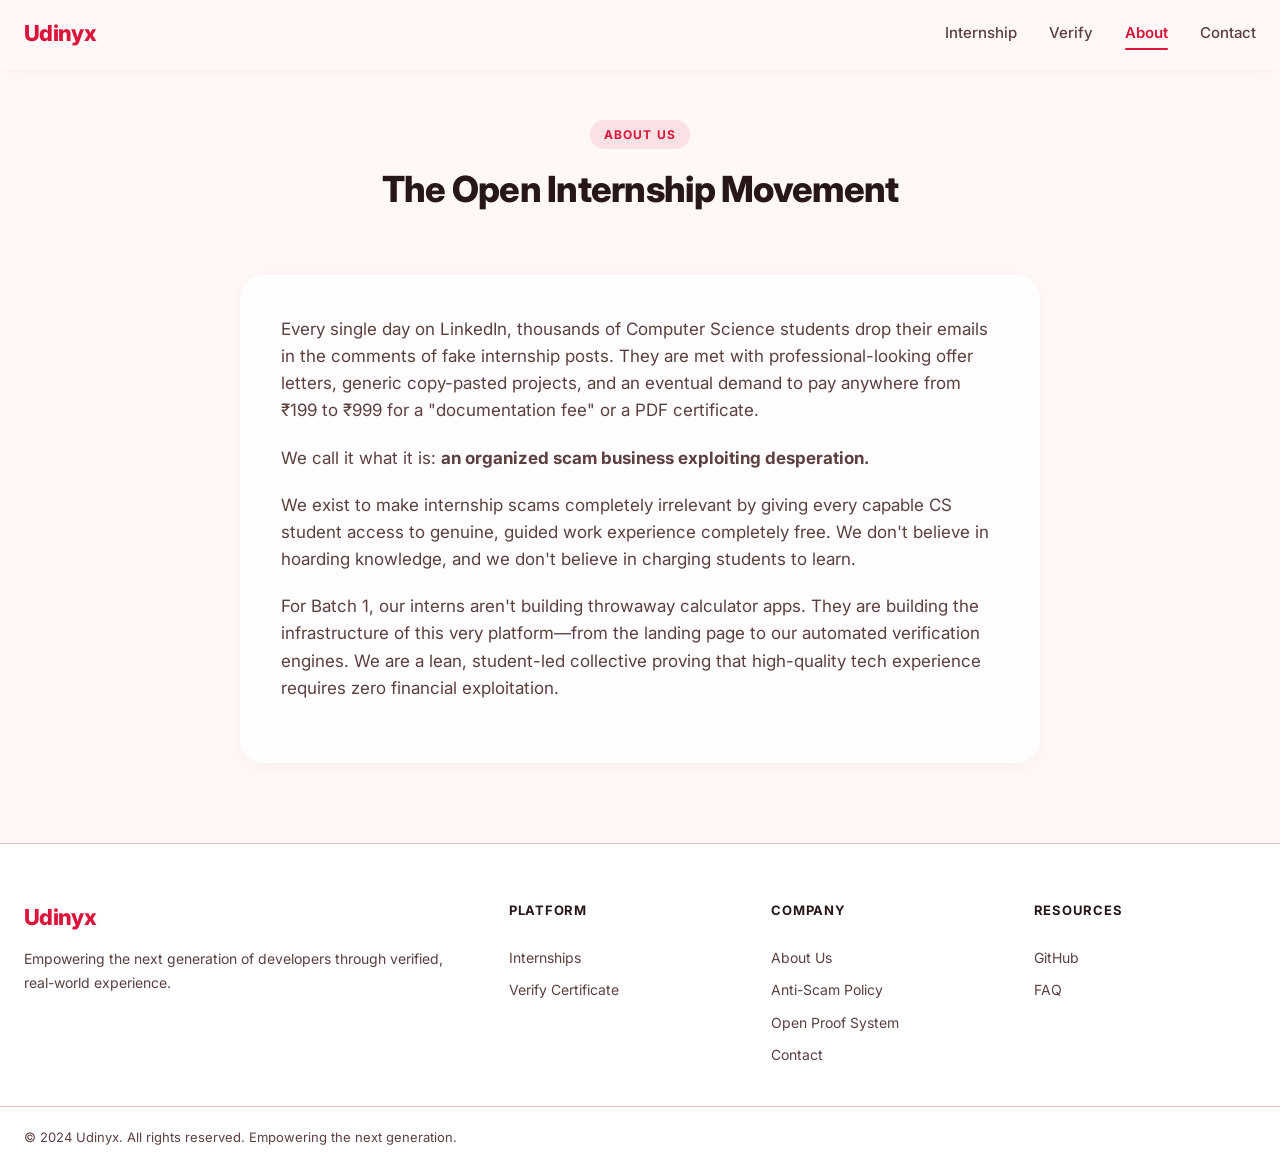
==== about.html @ 5a213f04 "V1" ====
<!DOCTYPE html>
<html lang="en">
<head>
  <meta charset="UTF-8" />
  <meta name="viewport" content="width=device-width, initial-scale=1.0" />
  <title>About Us – Udinyx</title>
  <link href="https://fonts.googleapis.com/css2?family=Inter:wght@400;500;600;700;800&display=swap" rel="stylesheet" />
  <link href="https://fonts.googleapis.com/css2?family=Material+Symbols+Outlined:opsz,wght,FILL,GRAD@20..48,100..700,0..1,-50..200" rel="stylesheet" />
  <link rel="stylesheet" href="styles.css" />
  <style>
    .page-content {
      max-width: 800px;
      margin: 0 auto;
      background: var(--surface-glass);
      backdrop-filter: blur(12px);
      -webkit-backdrop-filter: blur(12px);
      border: 1.5px solid rgba(255,255,255,0.8);
      border-radius: var(--radius-xl);
      padding: 40px;
      box-shadow: 0 4px 24px rgba(0,0,0,0.04);
    }
    .page-content h2, .page-content h3 { color: var(--on-surface); margin: 32px 0 16px; }
    .page-content p { color: var(--on-surface-variant); margin-bottom: 20px; font-size: 17px; }
    .page-content ul { padding-left: 24px; margin-bottom: 20px; color: var(--on-surface-variant); }
    .page-content li { margin-bottom: 8px; }
  </style>
</head>
<body>
  <!-- ====== NAVBAR ====== -->
  <nav class="navbar" id="navbar">
    <div class="nav-inner">
      <a href="index.html" class="nav-logo">Udinyx</a>
      <div class="nav-links" id="navLinks">
        <a href="index.html" class="nav-link">Internship</a>
        <a href="verify.html" class="nav-link">Verify</a>
        <a href="about.html" class="nav-link active">About</a>
        <a href="contact.html" class="nav-link">Contact</a>
      </div>
      <button class="mobile-menu-btn" id="mobileMenuBtn" aria-label="Open menu">
        <span class="material-symbols-outlined">menu</span>
      </button>
    </div>
  </nav>

  <!-- Mobile Drawer -->
  <div class="mobile-drawer" id="mobileDrawer">
    <div class="drawer-header">
      <span class="nav-logo">Udinyx</span>
      <button class="mobile-menu-btn" id="mobileCloseBtn" aria-label="Close menu">
        <span class="material-symbols-outlined">close</span>
      </button>
    </div>
    <a href="index.html" class="drawer-link">Internship</a>
    <a href="verify.html" class="drawer-link">Verify</a>
    <a href="about.html" class="drawer-link active">About</a>
    <a href="contact.html" class="drawer-link">Contact</a>
  </div>
  <div class="drawer-overlay" id="drawerOverlay"></div>

  <main style="padding-top: 120px; padding-bottom: 80px;">
    <div class="container">
      <div class="section-header">
        <span class="section-eyebrow">About Us</span>
        <h1 class="section-title">The Open Internship Movement</h1>
      </div>
      <div class="page-content">
        <p>Every single day on LinkedIn, thousands of Computer Science students drop their emails in the comments of fake internship posts. They are met with professional-looking offer letters, generic copy-pasted projects, and an eventual demand to pay anywhere from ₹199 to ₹999 for a "documentation fee" or a PDF certificate.</p>
        
        <p>We call it what it is: <strong>an organized scam business exploiting desperation.</strong></p>
        
        <p>We exist to make internship scams completely irrelevant by giving every capable CS student access to genuine, guided work experience completely free. We don't believe in hoarding knowledge, and we don't believe in charging students to learn.</p>
        
        <p>For Batch 1, our interns aren't building throwaway calculator apps. They are building the infrastructure of this very platform—from the landing page to our automated verification engines. We are a lean, student-led collective proving that high-quality tech experience requires zero financial exploitation.</p>
      </div>
    </div>
  </main>

  <!-- ====== FOOTER ====== -->
  <footer class="footer">
    <div class="footer-inner">
      <div class="footer-brand">
        <span class="footer-logo">Udinyx</span>
        <p class="footer-tagline">Empowering the next generation of developers through verified, real-world experience.</p>
      </div>
      <div class="footer-links-col">
        <h5 class="footer-col-title">Platform</h5>
        <a href="index.html" class="footer-link">Internships</a>
        <a href="verify.html" class="footer-link">Verify Certificate</a>
      </div>
      <div class="footer-links-col">
        <h5 class="footer-col-title">Company</h5>
        <a href="about.html" class="footer-link">About Us</a>
        <a href="anti-scam.html" class="footer-link">Anti-Scam Policy</a>
        <a href="open-proof.html" class="footer-link">Open Proof System</a>
        <a href="contact.html" class="footer-link">Contact</a>
      </div>
      <div class="footer-links-col">
        <h5 class="footer-col-title">Resources</h5>
        <a href="https://github.com" class="footer-link">GitHub</a>
        <a href="faq.html" class="footer-link">FAQ</a>
      </div>
    </div>
    <div class="footer-bottom">
      <span>© 2024 Udinyx. All rights reserved. Empowering the next generation.</span>
    </div>
  </footer>
  <script src="main.js"></script>
</body>
</html>
---- styles.css ----
/* ============================================================
   UDINYX – Global Styles
   Design System: Minimalist Glassmorphism · Crimson Primary
   Font: Inter · Material Symbols
   ============================================================ */

/* ---- Google Font Import ---- */
@import url('https://fonts.googleapis.com/css2?family=Inter:wght@400;500;600;700;800&display=swap');

/* ============================================================
   CSS VARIABLES / DESIGN TOKENS
   ============================================================ */
:root {
  /* Primary Palette */
  --crimson: #DC143C;
  --crimson-dark: #B1002C;
  --crimson-light: #FF4D6D;
  --crimson-container: #DC143C;
  --crimson-10: rgba(220, 20, 60, 0.10);
  --crimson-20: rgba(220, 20, 60, 0.20);
  --crimson-30: rgba(220, 20, 60, 0.30);
  --crimson-glow: 0 0 20px rgba(220, 20, 60, 0.30);

  /* Surface */
  --surface: #fff8f7;
  --surface-container: #ffe9e8;
  --surface-container-low: #fff0f0;
  --surface-container-high: #ffe1e1;
  --surface-container-highest: #fcdbda;
  --surface-dim: #f3d3d2;
  --background: #fff8f7;
  --surface-glass: rgba(255, 255, 255, 0.75);
  --surface-glass-hover: rgba(255, 255, 255, 0.90);

  /* Text */
  --on-surface: #281717;
  --on-surface-variant: #5c3f3f;
  --on-primary: #ffffff;

  /* Outline */
  --outline: #916f6e;
  --outline-variant: #e6bdbc;

  /* Semantic */
  --success: #22c55e;
  --warning: #f59e0b;

  /* Typography */
  --font: 'Inter', -apple-system, BlinkMacSystemFont, sans-serif;
  --fs-hero: clamp(36px, 5vw, 56px);
  --fs-h2: clamp(24px, 3vw, 36px);
  --fs-h3: 22px;
  --fs-h4: 17px;
  --fs-body-lg: 18px;
  --fs-body: 16px;
  --fs-sm: 14px;
  --fs-xs: 12px;

  /* Spacing */
  --sp-xs: 4px;
  --sp-sm: 12px;
  --sp-md: 24px;
  --sp-lg: 48px;
  --sp-xl: 80px;
  --container: 1280px;
  --gutter: 24px;
  --radius: 8px;
  --radius-lg: 16px;
  --radius-xl: 24px;
  --radius-full: 9999px;

  /* Animation */
  --ease: cubic-bezier(0.23, 1, 0.32, 1);
  --transition: 0.3s var(--ease);
}

/* ============================================================
   RESET & BASE
   ============================================================ */
*, *::before, *::after { box-sizing: border-box; margin: 0; padding: 0; }

html {
  scroll-behavior: smooth;
  -webkit-font-smoothing: antialiased;
  -moz-osx-font-smoothing: grayscale;
}

body {
  font-family: var(--font);
  background: var(--background);
  color: var(--on-surface);
  min-height: 100vh;
  overflow-x: hidden;
  line-height: 1.6;
}

::selection { background: var(--crimson-20); color: var(--crimson-dark); }

a { text-decoration: none; color: inherit; }

img { max-width: 100%; display: block; }

button { cursor: pointer; font-family: var(--font); border: none; background: none; }

/* ============================================================
   UTILITY CLASSES
   ============================================================ */
.desktop-only { display: none; }
@media (min-width: 768px) { .desktop-only { display: inline; } }

.hidden { display: none !important; }

.container {
  width: 100%;
  max-width: var(--container);
  margin: 0 auto;
  padding: 0 var(--gutter);
}

/* ============================================================
   MATERIAL SYMBOLS
   ============================================================ */
.material-symbols-outlined {
  font-variation-settings: 'FILL' 0, 'wght' 400, 'GRAD' 0, 'opsz' 24;
  vertical-align: middle;
  font-size: 22px;
  line-height: 1;
  display: inline-flex;
  align-items: center;
}

.text-crimson { color: var(--crimson); }

/* ============================================================
   BUTTONS
   ============================================================ */
.btn {
  display: inline-flex;
  align-items: center;
  gap: 6px;
  font-family: var(--font);
  font-size: var(--fs-sm);
  font-weight: 600;
  letter-spacing: 0.02em;
  border-radius: var(--radius);
  padding: 10px 20px;
  transition: all var(--transition);
  white-space: nowrap;
  cursor: pointer;
  border: 2px solid transparent;
  position: relative;
  overflow: hidden;
}

.btn::after {
  content: '';
  position: absolute;
  inset: 0;
  background: rgba(255,255,255,0.15);
  opacity: 0;
  transition: opacity var(--transition);
}
.btn:hover::after { opacity: 1; }

.btn-primary {
  background: linear-gradient(135deg, var(--crimson), #B1002C);
  color: var(--on-primary);
  box-shadow: 0 4px 15px rgba(220, 20, 60, 0.35);
}
.btn-primary:hover {
  transform: translateY(-2px);
  box-shadow: 0 8px 25px rgba(220, 20, 60, 0.45);
}
.btn-primary:active { transform: scale(0.97); }

.btn-outline {
  background: transparent;
  border: 2px solid var(--crimson);
  color: var(--crimson);
}
.btn-outline:hover {
  background: var(--crimson-10);
  transform: translateY(-1px);
}

.btn-ghost {
  background: var(--surface-glass);
  border: 1.5px solid var(--outline-variant);
  color: var(--on-surface-variant);
  backdrop-filter: blur(8px);
}
.btn-ghost:hover {
  background: white;
  border-color: var(--outline);
  color: var(--on-surface);
}

.btn-lg {
  font-size: 15px;
  padding: 14px 28px;
  border-radius: var(--radius-lg);
}

.btn-sm {
  font-size: 13px;
  padding: 8px 16px;
}

/* ============================================================
   NAVBAR
   ============================================================ */
.navbar {
  position: fixed;
  top: 0;
  left: 0;
  right: 0;
  z-index: 100;
  background: rgba(255, 248, 247, 0.82);
  backdrop-filter: blur(20px);
  -webkit-backdrop-filter: blur(20px);
  border-bottom: 1px solid rgba(255,255,255,0.5);
  box-shadow: 0 2px 20px rgba(220, 20, 60, 0.04);
  transition: box-shadow 0.3s ease, opacity 0.35s ease;
}
body.drawer-open .navbar {
  opacity: 0;
  pointer-events: none;
}
.navbar.scrolled {
  box-shadow: 0 4px 30px rgba(0,0,0,0.08);
}

.nav-inner {
  max-width: var(--container);
  margin: 0 auto;
  padding: 0 var(--gutter);
  height: 68px;
  display: flex;
  align-items: center;
  justify-content: space-between;
  gap: var(--gutter);
}

.nav-logo {
  font-size: 22px;
  font-weight: 800;
  color: var(--crimson);
  letter-spacing: -0.03em;
  flex-shrink: 0;
}

.nav-links {
  display: flex;
  gap: 32px;
  align-items: center;
}
@media (max-width: 768px) {
  .nav-links { display: none; }
}

.nav-link {
  font-size: 15px;
  font-weight: 500;
  color: var(--on-surface-variant);
  transition: color var(--transition);
  padding-bottom: 3px;
  position: relative;
}
.nav-link::after {
  content: '';
  position: absolute;
  bottom: -2px;
  left: 0;
  width: 0;
  height: 2px;
  background: var(--crimson);
  border-radius: 2px;
  transition: width var(--transition);
}
.nav-link:hover { color: var(--crimson); }
.nav-link:hover::after, .nav-link.active::after { width: 100%; }
.nav-link.active { color: var(--crimson); font-weight: 600; }

.nav-cta { display: none; }
@media (min-width: 768px) { .nav-cta { display: inline-flex; } }

.mobile-menu-btn {
  display: flex;
  align-items: center;
  justify-content: center;
  color: var(--crimson);
  padding: 6px;
  border-radius: var(--radius);
  transition: background var(--transition);
}
.mobile-menu-btn:hover { background: var(--crimson-10); }
@media (min-width: 768px) { .mobile-menu-btn { display: none; } }

/* Mobile drawer */
.mobile-drawer {
  position: fixed;
  top: 0;
  right: -100%;
  width: min(320px, 85vw);
  height: 100vh;
  background: white;
  z-index: 200;
  padding: 24px;
  display: flex;
  flex-direction: column;
  box-shadow: -8px 0 40px rgba(0,0,0,0.12);
  transition: right 0.35s var(--ease);
}
.mobile-drawer.open { right: 0; }

.drawer-overlay {
  position: fixed;
  inset: 0;
  background: rgba(0,0,0,0.35);
  z-index: 150;
  opacity: 0;
  pointer-events: none;
  transition: opacity 0.35s ease;
}
.drawer-overlay.show { opacity: 1; pointer-events: auto; }

.drawer-header {
  display: flex;
  justify-content: space-between;
  align-items: center;
  margin-bottom: 32px;
}
.drawer-link {
  display: block;
  padding: 14px 0;
  font-size: 17px;
  font-weight: 500;
  color: var(--on-surface-variant);
  border-bottom: 1px solid var(--outline-variant);
  transition: color var(--transition);
}
.drawer-link:hover, .drawer-link.active { color: var(--crimson); }

/* ============================================================
   HERO SECTION
   ============================================================ */
.hero-section {
  min-height: 100vh;
  display: flex;
  align-items: center;
  position: relative;
  overflow: hidden;
  padding: 120px var(--gutter) 80px;
}

.hero-orb {
  position: absolute;
  width: 700px;
  height: 700px;
  background: radial-gradient(circle, rgba(220, 20, 60, 0.08) 0%, transparent 70%);
  border-radius: 50%;
  top: -150px;
  left: 50%;
  transform: translateX(-50%);
  pointer-events: none;
  animation: orbPulse 6s ease-in-out infinite;
}
.hero-orb-2 {
  width: 400px;
  height: 400px;
  top: auto;
  bottom: -100px;
  right: -100px;
  left: auto;
  transform: none;
  background: radial-gradient(circle, rgba(220, 20, 60, 0.05) 0%, transparent 70%);
  animation-delay: 3s;
}

@keyframes orbPulse {
  0%, 100% { opacity: 0.6; transform: translateX(-50%) scale(1); }
  50% { opacity: 1; transform: translateX(-50%) scale(1.05); }
}

.hero-content {
  display: flex;
  flex-direction: column;
  align-items: center;
  text-align: center;
  max-width: 800px;
  margin: 0 auto;
  position: relative;
  z-index: 2;
}

.hero-badge {
  display: inline-flex;
  align-items: center;
  gap: 6px;
  background: var(--surface-glass);
  backdrop-filter: blur(12px);
  border: 1.5px solid rgba(220, 20, 60, 0.25);
  color: var(--crimson);
  font-size: 13px;
  font-weight: 600;
  letter-spacing: 0.04em;
  padding: 7px 16px;
  border-radius: var(--radius-full);
  margin-bottom: 28px;
  box-shadow: var(--crimson-glow);
  animation: fadeDown 0.6s var(--ease) both;
}

.hero-headline {
  font-size: var(--fs-hero);
  font-weight: 800;
  line-height: 1.08;
  letter-spacing: -0.025em;
  color: var(--on-surface);
  margin-bottom: 24px;
  animation: fadeDown 0.7s var(--ease) 0.1s both;
}

.headline-accent {
  color: var(--crimson);
  position: relative;
  display: inline-block;
}
.headline-accent::after {
  content: '';
  position: absolute;
  bottom: -5px;
  left: 0;
  width: 100%;
  height: 4px;
  background: linear-gradient(90deg, var(--crimson), transparent);
  border-radius: 2px;
  opacity: 0.5;
}

.hero-subtext {
  font-size: var(--fs-body-lg);
  color: var(--on-surface-variant);
  max-width: 600px;
  line-height: 1.75;
  margin-bottom: 36px;
  animation: fadeDown 0.7s var(--ease) 0.2s both;
}

.hero-cta-group {
  display: flex;
  flex-wrap: wrap;
  gap: 14px;
  justify-content: center;
  margin-bottom: 48px;
  animation: fadeDown 0.7s var(--ease) 0.3s both;
}

.hero-stats {
  display: flex;
  align-items: center;
  gap: 32px;
  animation: fadeDown 0.7s var(--ease) 0.4s both;
  background: var(--surface-glass);
  backdrop-filter: blur(16px);
  border: 1px solid rgba(255,255,255,0.7);
  border-radius: var(--radius-full);
  padding: 16px 32px;
  box-shadow: 0 4px 24px rgba(0,0,0,0.05);
}
.stat-item { text-align: center; }
.stat-number { display: block; font-size: 24px; font-weight: 800; color: var(--crimson); line-height: 1; }
.stat-label { display: block; font-size: 12px; color: var(--on-surface-variant); margin-top: 4px; font-weight: 500; }
.stat-divider { width: 1px; height: 40px; background: var(--outline-variant); }

/* Floating Glass Cards */
.hero-float-card {
  position: absolute;
  display: flex;
  align-items: center;
  gap: 12px;
  background: var(--surface-glass);
  backdrop-filter: blur(20px);
  -webkit-backdrop-filter: blur(20px);
  border: 1px solid rgba(255,255,255,0.9);
  border-radius: var(--radius-lg);
  padding: 14px 18px;
  box-shadow: 0 8px 32px rgba(0,0,0,0.08);
  animation: floatCard 4s ease-in-out infinite;
  z-index: 3;
  display: none;
}
@media (min-width: 1100px) { .hero-float-card { display: flex; } }

.card-a { top: 38%; left: 3%; animation-delay: 0s; }
.card-b { bottom: 28%; right: 3%; animation-delay: 2s; }

.float-card-title { font-size: 14px; font-weight: 600; color: var(--on-surface); }
.float-card-sub { font-size: 12px; color: var(--on-surface-variant); }

@keyframes floatCard {
  0%, 100% { transform: translateY(0px); }
  50% { transform: translateY(-10px); }
}

@keyframes fadeDown {
  from { opacity: 0; transform: translateY(-20px); }
  to { opacity: 1; transform: translateY(0); }
}

/* ============================================================
   TRUST BAR
   ============================================================ */
.trust-bar {
  border-top: 1px solid var(--outline-variant);
  border-bottom: 1px solid var(--outline-variant);
  background: rgba(255,255,255,0.6);
  padding: 28px 0;
}
.trust-bar .container {
  display: flex;
  align-items: center;
  gap: 32px;
  flex-wrap: wrap;
  justify-content: center;
}
.trust-bar-label {
  font-size: 13px;
  color: var(--on-surface-variant);
  font-weight: 500;
  flex-shrink: 0;
}
.logo-strip {
  display: flex;
  gap: 16px;
  flex-wrap: wrap;
  justify-content: center;
}
.logo-chip {
  display: inline-flex;
  align-items: center;
  gap: 7px;
  font-size: 14px;
  font-weight: 600;
  color: var(--on-surface-variant);
  padding: 8px 16px;
  background: white;
  border: 1px solid var(--outline-variant);
  border-radius: var(--radius-full);
  transition: all var(--transition);
}
.logo-chip:hover { border-color: var(--crimson); color: var(--crimson); transform: translateY(-2px); }

/* ============================================================
   SECTIONS
   ============================================================ */
.section {
  padding: var(--sp-xl) 0;
}
.section-alt {
  background: linear-gradient(180deg, rgba(255,240,240,0.5) 0%, transparent 100%);
}

.section-header {
  text-align: center;
  margin-bottom: 56px;
}

.section-eyebrow {
  display: inline-block;
  font-size: 12px;
  font-weight: 700;
  letter-spacing: 0.1em;
  text-transform: uppercase;
  color: var(--crimson);
  margin-bottom: 12px;
  background: var(--crimson-10);
  padding: 5px 14px;
  border-radius: var(--radius-full);
}

.section-title {
  font-size: var(--fs-h2);
  font-weight: 800;
  letter-spacing: -0.02em;
  color: var(--on-surface);
  margin-bottom: 16px;
}

.section-subtitle {
  font-size: var(--fs-body-lg);
  color: var(--on-surface-variant);
  max-width: 600px;
  margin: 0 auto;
  line-height: 1.7;
}

/* ============================================================
   FEATURES GRID
   ============================================================ */
.features-grid {
  display: grid;
  grid-template-columns: repeat(auto-fit, minmax(280px, 1fr));
  gap: 24px;
  align-items: start;
}

.feature-card {
  display: flex;
  flex-direction: column;
  height: 100%;
  background: var(--surface-glass);
  backdrop-filter: blur(12px);
  -webkit-backdrop-filter: blur(12px);
  border: 1.5px solid rgba(255,255,255,0.8);
  border-radius: var(--radius-xl);
  padding: 32px;
  position: relative;
  overflow: hidden;
  transition: all var(--transition);
  box-shadow: 0 4px 24px rgba(0,0,0,0.04);
  animation: fadeUp 0.6s var(--ease) var(--delay, 0ms) both;
}
.feature-card:hover {
  transform: translateY(-6px);
  box-shadow: 0 16px 40px rgba(220,20,60,0.08);
  border-color: rgba(220,20,60,0.2);
}
.feature-card--elevated {
  transform: translateY(-12px);
  box-shadow: 0 12px 40px rgba(220,20,60,0.10);
}
.feature-card--elevated:hover { transform: translateY(-18px); }

.feature-card-bg {
  position: absolute;
  top: 0;
  right: 0;
  width: 120px;
  height: 120px;
  background: var(--crimson-10);
  border-radius: 0 var(--radius-xl) 0 120px;
  transition: transform var(--transition);
}
.feature-card:hover .feature-card-bg { transform: scale(1.15); }

.feature-icon-wrap {
  width: 52px;
  height: 52px;
  background: var(--crimson-10);
  border-radius: var(--radius-lg);
  display: flex;
  align-items: center;
  justify-content: center;
  margin-bottom: 20px;
  position: relative;
}
.feature-icon-wrap::before {
  content: '';
  position: absolute;
  width: 36px;
  height: 36px;
  background: rgba(220,20,60,0.15);
  border-radius: 50%;
  filter: blur(10px);
}
.feature-icon {
  font-size: 28px;
  color: var(--crimson);
  position: relative;
}

.feature-card-title {
  font-size: var(--fs-h3);
  font-weight: 700;
  color: var(--on-surface);
  margin-bottom: 12px;
  position: relative;
}

.feature-card-text {
  font-size: var(--fs-body);
  color: var(--on-surface-variant);
  line-height: 1.7;
  position: relative;
  margin-bottom: 0;
  flex-grow: 1;
}

.feature-tag {
  display: inline-flex;
  align-items: center;
  gap: 5px;
  background: var(--crimson-10);
  color: var(--crimson);
  font-size: 12px;
  font-weight: 600;
  padding: 5px 12px;
  border-radius: var(--radius-full);
  position: relative;
}

@keyframes fadeUp {
  from { opacity: 0; transform: translateY(30px); }
  to { opacity: 1; transform: translateY(0); }
}

/* ============================================================
   THE UDINYX DIFFERENCE
   ============================================================ */
.difference-layout {
  display: grid;
  grid-template-columns: 1fr;
  gap: 40px;
  align-items: center;
}
@media (min-width: 1024px) {
  .difference-layout {
    grid-template-columns: 1fr 1fr;
    gap: 60px;
  }
}

.difference-cards {
  display: flex;
  flex-direction: column;
  gap: 16px;
}

.diff-card {
  display: flex;
  align-items: flex-start;
  gap: 18px;
  height: 100%;
  background: var(--surface-glass);
  backdrop-filter: blur(8px);
  border: 1.5px solid rgba(255,255,255,0.7);
  border-radius: var(--radius-lg);
  padding: 22px 24px;
  box-shadow: 0 2px 12px rgba(0,0,0,0.04);
  transition: all var(--transition);
}
.diff-card:hover, .diff-card.active {
  transform: translateX(6px);
  background: rgba(255,255,255,0.9);
  border-color: var(--crimson);
  box-shadow: 0 6px 24px rgba(220,20,60,0.06);
}
.diff-card:hover .diff-icon-wrap, .diff-card.active .diff-icon-wrap {
  background: var(--crimson);
  color: white;
}
.diff-card:hover .diff-icon, .diff-card.active .diff-icon {
  color: white;
}
.diff-card:hover .diff-title, .diff-card.active .diff-title {
  color: var(--crimson);
}

.diff-icon-wrap {
  flex-shrink: 0;
  width: 42px;
  height: 42px;
  background: var(--crimson-10);
  border-radius: var(--radius);
  display: flex;
  align-items: center;
  justify-content: center;
}
.diff-icon { font-size: 22px; color: var(--crimson); }
.diff-title { font-size: 16px; font-weight: 700; color: var(--on-surface); margin-bottom: 6px; }
.diff-text { font-size: 14px; color: var(--on-surface-variant); line-height: 1.65; }

/* Difference Visual Card */
.difference-visual {
  display: flex;
  justify-content: center;
}
.diff-visual-card {
  background: white;
  border: 1.5px solid var(--outline-variant);
  border-radius: var(--radius-xl);
  padding: 28px;
  width: 100%;
  max-width: 400px;
  box-shadow: 0 12px 48px rgba(220,20,60,0.08);
}
.diff-visual-header {
  display: flex;
  align-items: center;
  gap: 10px;
  margin-bottom: 20px;
}
.diff-visual-title { font-size: 16px; font-weight: 700; flex: 1; }
.diff-badge {
  font-size: 11px;
  font-weight: 700;
  letter-spacing: 0.08em;
  color: white;
  background: var(--crimson);
  padding: 3px 10px;
  border-radius: var(--radius-full);
}

.trust-meter { margin-bottom: 24px; }
.trust-meter-bar {
  height: 8px;
  background: var(--surface-container);
  border-radius: var(--radius-full);
  overflow: hidden;
  margin-bottom: 6px;
}
.trust-meter-fill {
  height: 100%;
  background: linear-gradient(90deg, var(--crimson), var(--crimson-light));
  border-radius: var(--radius-full);
  transition: width 1.5s var(--ease);
}
.trust-meter-value { font-size: 13px; font-weight: 600; color: var(--crimson); }

.diff-stats-row {
  display: flex;
  gap: 16px;
  margin-bottom: 20px;
}
.diff-mini-stat { flex: 1; text-align: center; }
.diff-mini-number { display: block; font-size: 20px; font-weight: 800; color: var(--on-surface); }
.diff-mini-label { display: block; font-size: 11px; color: var(--on-surface-variant); margin-top: 2px; }

.diff-cert-preview {
  display: flex;
  align-items: center;
  gap: 12px;
  background: var(--surface-container-low);
  border-radius: var(--radius);
  padding: 12px 14px;
}

/* ============================================================
   MENTORS
   ============================================================ */
.mentors-grid {
  display: grid;
  grid-template-columns: repeat(auto-fill, minmax(260px, 1fr));
  gap: 20px;
}

.mentor-card {
  background: var(--surface-glass);
  backdrop-filter: blur(12px);
  border: 1.5px solid rgba(255,255,255,0.8);
  border-radius: var(--radius-xl);
  padding: 24px;
  display: flex;
  flex-direction: column;
  align-items: flex-start;
  gap: 12px;
  transition: all var(--transition);
  box-shadow: 0 4px 20px rgba(0,0,0,0.04);
}
.mentor-card:hover {
  transform: translateY(-4px);
  box-shadow: 0 12px 32px rgba(220,20,60,0.08);
  border-color: rgba(220,20,60,0.2);
}

.mentor-avatar {
  width: 64px;
  height: 64px;
  border-radius: var(--radius-lg);
  display: flex;
  align-items: center;
  justify-content: center;
  flex-shrink: 0;
}
.mentor-info { flex: 1; }
.mentor-name { font-size: 17px; font-weight: 700; color: var(--on-surface); }
.mentor-role { font-size: 13px; color: var(--on-surface-variant); margin-top: 3px; display: block; }
.mentor-skills { display: flex; gap: 7px; flex-wrap: wrap; margin-top: 10px; }

.mentor-stat {
  display: flex;
  align-items: center;
  gap: 6px;
  font-size: 13px;
  color: var(--on-surface-variant);
  font-weight: 500;
}

.mentor-cta-card {
  align-items: center;
  justify-content: center;
  text-align: center;
  border: 2px dashed var(--outline-variant);
  background: transparent;
}

.skill-chip {
  font-size: 12px;
  font-weight: 600;
  padding: 4px 10px;
  border-radius: var(--radius-full);
  background: var(--surface-container-low);
  color: var(--on-surface-variant);
  border: 1px solid var(--outline-variant);
}
.skill-chip--verified {
  background: var(--crimson-10);
  color: var(--crimson-dark);
  border-color: rgba(220,20,60,0.2);
}

/* ============================================================
   HOW IT WORKS - STEPS
   ============================================================ */
.steps-row {
  display: flex;
  flex-wrap: wrap;
  align-items: flex-start;
  justify-content: center;
  gap: 0;
}

.step-item {
  flex: 1;
  min-width: 200px;
  max-width: 260px;
  display: flex;
  flex-direction: column;
  align-items: center;
  text-align: center;
  padding: 0 16px;
}

.step-number {
  font-size: 11px;
  font-weight: 800;
  letter-spacing: 0.1em;
  color: var(--crimson);
  background: var(--crimson-10);
  padding: 4px 10px;
  border-radius: var(--radius-full);
  margin-bottom: 16px;
}

.step-icon-wrap {
  width: 64px;
  height: 64px;
  background: white;
  border: 2px solid var(--outline-variant);
  border-radius: var(--radius-xl);
  display: flex;
  align-items: center;
  justify-content: center;
  margin-bottom: 16px;
  transition: all var(--transition);
  box-shadow: 0 4px 16px rgba(0,0,0,0.04);
}
.step-item:hover .step-icon-wrap {
  border-color: var(--crimson);
  box-shadow: 0 0 0 4px var(--crimson-10);
  transform: scale(1.05);
}
.step-icon { font-size: 28px; color: var(--crimson); }
.step-title { font-size: 16px; font-weight: 700; color: var(--on-surface); margin-bottom: 8px; }
.step-text { font-size: 14px; color: var(--on-surface-variant); line-height: 1.65; }

.step-connector {
  flex-shrink: 0;
  width: 60px;
  height: 2px;
  background: repeating-linear-gradient(90deg, var(--crimson) 0, var(--crimson) 6px, transparent 6px, transparent 12px);
  align-self: center;
  margin-bottom: 80px;
  opacity: 0.4;
  display: none;
}
@media (min-width: 900px) { .step-connector { display: block; } }

/* ============================================================
   TESTIMONIALS
   ============================================================ */
.testimonials-grid {
  display: grid;
  grid-template-columns: repeat(auto-fill, minmax(300px, 1fr));
  gap: 20px;
  align-items: start;
}

.testimonial-card {
  background: var(--surface-glass);
  backdrop-filter: blur(12px);
  border: 1.5px solid rgba(255,255,255,0.8);
  border-radius: var(--radius-xl);
  padding: 32px;
  box-shadow: 0 4px 24px rgba(0,0,0,0.04);
  transition: all var(--transition);
  position: relative;
}
.testimonial-card:hover {
  transform: translateY(-4px);
  box-shadow: 0 12px 36px rgba(220,20,60,0.08);
}
.testimonial-card--featured {
  border-color: rgba(220,20,60,0.25);
  background: white;
  box-shadow: 0 8px 40px rgba(220,20,60,0.10);
}

.quote-icon {
  font-size: 56px;
  line-height: 0.6;
  color: var(--crimson);
  opacity: 0.2;
  font-weight: 900;
  font-family: Georgia, serif;
  margin-bottom: 16px;
}
.testimonial-text {
  font-size: 15px;
  color: var(--on-surface);
  line-height: 1.75;
  margin-bottom: 24px;
}
.testimonial-author {
  display: flex;
  align-items: center;
  gap: 12px;
  flex-wrap: wrap;
}
.testimonial-avatar {
  width: 40px;
  height: 40px;
  border-radius: var(--radius-full);
  display: flex;
  align-items: center;
  justify-content: center;
  flex-shrink: 0;
}
.testimonial-name { font-size: 14px; font-weight: 700; color: var(--on-surface); }
.testimonial-role { font-size: 12px; color: var(--on-surface-variant); margin-top: 2px; }
.testimonial-badge {
  display: flex;
  align-items: center;
  gap: 4px;
  font-size: 11px;
  font-weight: 600;
  color: var(--crimson);
  margin-left: auto;
}

/* ============================================================
   VERIFY CTA SECTION
   ============================================================ */
.verify-cta-section { padding-bottom: var(--sp-xl); }

.verify-cta-card {
  background: linear-gradient(135deg, #fff0f0 0%, white 100%);
  border: 1.5px solid rgba(220,20,60,0.15);
  border-radius: var(--radius-xl);
  padding: clamp(40px, 5vw, 72px);
  text-align: center;
  position: relative;
  overflow: hidden;
  box-shadow: 0 12px 48px rgba(220,20,60,0.08);
}

.verify-cta-orb {
  position: absolute;
  width: 300px;
  height: 300px;
  background: radial-gradient(circle, rgba(220,20,60,0.08) 0%, transparent 70%);
  border-radius: 50%;
  top: -80px;
  right: -80px;
  pointer-events: none;
}
.verify-cta-orb-2 {
  width: 200px;
  height: 200px;
  top: auto;
  bottom: -60px;
  right: auto;
  left: -60px;
}

.verify-cta-content { position: relative; z-index: 2; }
.verify-cta-icon {
  font-size: 52px;
  color: var(--crimson);
  display: block;
  margin: 0 auto 20px;
}
.verify-cta-title {
  font-size: clamp(26px, 3vw, 36px);
  font-weight: 800;
  letter-spacing: -0.02em;
  color: var(--on-surface);
  margin-bottom: 16px;
}
.verify-cta-text {
  font-size: var(--fs-body-lg);
  color: var(--on-surface-variant);
  max-width: 540px;
  margin: 0 auto 32px;
  line-height: 1.7;
}
.verify-cta-btn { font-size: 16px; padding: 16px 36px; }

/* ============================================================
   FOOTER
   ============================================================ */
.footer {
  background: white;
  border-top: 1px solid var(--outline-variant);
  margin-top: 0;
}

.footer-inner {
  max-width: var(--container);
  margin: 0 auto;
  padding: 56px var(--gutter) 40px;
  display: grid;
  grid-template-columns: 1fr;
  gap: 40px;
}
@media (min-width: 768px) {
  .footer-inner { grid-template-columns: 2fr 1fr 1fr 1fr; }
}

.footer-logo { font-size: 22px; font-weight: 800; color: var(--crimson); letter-spacing: -0.03em; display: block; margin-bottom: 12px; }
.footer-tagline { font-size: 14px; color: var(--on-surface-variant); line-height: 1.7; margin-bottom: 20px; }

.footer-socials { display: flex; gap: 10px; }
.social-link {
  width: 36px;
  height: 36px;
  display: flex;
  align-items: center;
  justify-content: center;
  background: var(--surface-container-low);
  border-radius: var(--radius);
  color: var(--on-surface-variant);
  transition: all var(--transition);
}
.social-link:hover { background: var(--crimson-10); color: var(--crimson); transform: translateY(-2px); }

.footer-col-title { font-size: 13px; font-weight: 700; text-transform: uppercase; letter-spacing: 0.06em; color: var(--on-surface); margin-bottom: 16px; }
.footer-links-col { display: flex; flex-direction: column; gap: 10px; }
.footer-link { font-size: 14px; color: var(--on-surface-variant); transition: color var(--transition); }
.footer-link:hover { color: var(--crimson); }

.footer-bottom {
  max-width: var(--container);
  margin: 0 auto;
  padding: 20px var(--gutter);
  border-top: 1px solid var(--outline-variant);
  display: flex;
  flex-wrap: wrap;
  justify-content: space-between;
  align-items: center;
  gap: 12px;
  font-size: 13px;
  color: var(--on-surface-variant);
}
.footer-bottom-links { display: flex; gap: 12px; align-items: center; }
.footer-bottom a { color: var(--on-surface-variant); transition: color var(--transition); }
.footer-bottom a:hover { color: var(--crimson); }

/* ============================================================
   VERIFY PAGE
   ============================================================ */
.verify-main {
  min-height: 100vh;
  padding: 120px var(--gutter) 80px;
  position: relative;
  display: flex;
  flex-direction: column;
  align-items: center;
  overflow: hidden;
}

.verify-orb {
  position: absolute;
  width: 600px;
  height: 600px;
  background: radial-gradient(circle, rgba(220,20,60,0.06) 0%, transparent 70%);
  border-radius: 50%;
  top: -100px;
  left: 50%;
  transform: translateX(-50%);
  pointer-events: none;
}
.verify-orb-2 {
  width: 300px;
  height: 300px;
  top: auto;
  bottom: 0;
  right: -50px;
  left: auto;
  transform: none;
}

.verify-header {
  text-align: center;
  max-width: 700px;
  margin-bottom: 48px;
  position: relative;
  z-index: 2;
}

.verify-title {
  font-size: var(--fs-hero);
  font-weight: 800;
  letter-spacing: -0.025em;
  color: var(--on-surface);
  margin: 16px 0;
}
.verify-subtitle {
  font-size: var(--fs-body-lg);
  color: var(--on-surface-variant);
  line-height: 1.7;
}

/* Search */
.verify-search-wrap {
  width: 100%;
  max-width: 640px;
  margin-bottom: 40px;
  position: relative;
  z-index: 2;
}

.verify-search-box {
  display: flex;
  align-items: center;
  background: rgba(255,255,255,0.85);
  backdrop-filter: blur(20px);
  border: 1.5px solid rgba(255,255,255,0.9);
  border-radius: var(--radius-lg);
  padding: 8px 8px 8px 16px;
  gap: 10px;
  box-shadow: 0 8px 32px rgba(0,0,0,0.07);
  transition: all var(--transition);
}
.verify-search-box:focus-within {
  border-color: rgba(220,20,60,0.4);
  box-shadow: 0 0 0 4px var(--crimson-10), 0 8px 32px rgba(220,20,60,0.10);
}
.verify-search-box.loading {
  opacity: 0.7;
  pointer-events: none;
}

.search-icon { color: var(--outline); font-size: 22px; flex-shrink: 0; transition: color var(--transition); }
.verify-search-box:focus-within .search-icon { color: var(--crimson); }

.verify-input {
  flex: 1;
  border: none;
  background: transparent;
  font-size: 15px;
  font-family: var(--font);
  color: var(--on-surface);
  outline: none;
  min-width: 0;
}
.verify-input::placeholder { color: var(--outline); }

.verify-btn { border-radius: var(--radius); padding: 10px 20px; }

.search-hint {
  font-size: 13px;
  color: var(--on-surface-variant);
  margin-top: 10px;
  text-align: center;
}
.sample-id-btn {
  font-family: monospace;
  font-size: 12px;
  font-weight: 600;
  color: var(--crimson);
  background: var(--crimson-10);
  border: none;
  padding: 2px 8px;
  border-radius: 4px;
  cursor: pointer;
  transition: all var(--transition);
}
.sample-id-btn:hover { background: var(--crimson-20); }

/* Result */
.result-wrap {
  width: 100%;
  max-width: 760px;
  position: relative;
  z-index: 2;
  transition: opacity 0.3s ease;
}

.result-card {
  background: linear-gradient(145deg, rgba(255,255,255,0.92), rgba(255,255,255,0.6));
  backdrop-filter: blur(16px);
  -webkit-backdrop-filter: blur(16px);
  border: 1.5px solid rgba(255,255,255,0.9);
  border-radius: var(--radius-xl);
  padding: 36px;
  box-shadow: 20px 20px 60px rgba(0,0,0,0.05), -20px -20px 60px rgba(255,255,255,0.8), 0 0 40px rgba(220,20,60,0.04);
  position: relative;
  overflow: hidden;
  animation: fadeUp 0.5s var(--ease) both;
}

.result-card--error {
  text-align: center;
  padding: 56px 36px;
  background: #fff8f7;
  border-color: rgba(220,20,60,0.15);
}

.result-bg-decoration {
  position: absolute;
  width: 250px;
  height: 250px;
  background: radial-gradient(circle, rgba(220,20,60,0.05) 0%, transparent 70%);
  border-radius: 50%;
  top: -60px;
  right: -60px;
  pointer-events: none;
}

.result-card-header {
  display: flex;
  align-items: center;
  justify-content: space-between;
  flex-wrap: wrap;
  gap: 16px;
  margin-bottom: 28px;
  position: relative;
}
.result-name-block { display: flex; align-items: center; gap: 16px; }
.result-avatar {
  width: 60px;
  height: 60px;
  background: var(--surface-container-low);
  border-radius: var(--radius-lg);
  display: flex;
  align-items: center;
  justify-content: center;
  flex-shrink: 0;
}
.result-name { font-size: 24px; font-weight: 800; color: var(--on-surface); margin-bottom: 4px; }
.result-cert-id { font-size: 13px; color: var(--on-surface-variant); }

.verified-badge {
  display: inline-flex;
  align-items: center;
  gap: 7px;
  background: rgba(220,20,60,0.08);
  border: 1.5px solid rgba(220,20,60,0.25);
  color: var(--crimson);
  font-size: 13px;
  font-weight: 700;
  padding: 8px 16px;
  border-radius: var(--radius-full);
  box-shadow: 0 0 12px rgba(220,20,60,0.12);
}

.result-info-grid {
  display: grid;
  grid-template-columns: 1fr 1fr;
  gap: 14px;
  margin-bottom: 24px;
  position: relative;
}

.result-info-panel {
  background: rgba(255,255,255,0.7);
  backdrop-filter: blur(8px);
  border: 1px solid rgba(255,255,255,0.9);
  border-radius: var(--radius-lg);
  padding: 16px;
  box-shadow: 0 2px 10px rgba(0,0,0,0.03);
}
.result-info-label {
  display: block;
  font-size: 11px;
  font-weight: 700;
  letter-spacing: 0.08em;
  text-transform: uppercase;
  color: var(--outline);
  margin-bottom: 6px;
}
.result-info-value { font-size: 16px; font-weight: 600; color: var(--on-surface); }

.result-skills { margin-bottom: 24px; position: relative; }
.result-skill-chips { display: flex; flex-wrap: wrap; gap: 8px; }

/* Performance bars */
.result-perf {
  background: var(--surface-container-low);
  border-radius: var(--radius-lg);
  padding: 20px;
  margin-bottom: 24px;
  display: flex;
  flex-direction: column;
  gap: 14px;
  position: relative;
}
.perf-row { display: flex; align-items: center; gap: 12px; }
.perf-label { font-size: 13px; font-weight: 600; color: var(--on-surface-variant); width: 110px; flex-shrink: 0; }
.perf-bar-wrap { flex: 1; }
.perf-bar {
  height: 8px;
  background: var(--surface-container-high);
  border-radius: var(--radius-full);
  overflow: hidden;
}
.perf-fill {
  height: 100%;
  background: linear-gradient(90deg, var(--crimson), var(--crimson-light));
  border-radius: var(--radius-full);
  transition: width 1s var(--ease);
}
.perf-val { font-size: 13px; font-weight: 700; color: var(--crimson); width: 36px; text-align: right; }

.result-card-footer {
  display: flex;
  flex-wrap: wrap;
  gap: 12px;
  border-top: 1px solid var(--outline-variant);
  padding-top: 24px;
  position: relative;
}
.result-action-btn { flex: 1; min-width: 160px; justify-content: center; }

/* Error card */
.error-icon { font-size: 52px; color: var(--crimson); display: block; margin: 0 auto 16px; opacity: 0.5; }
.error-title { font-size: 22px; font-weight: 700; color: var(--on-surface); margin-bottom: 12px; }
.error-text { font-size: 15px; color: var(--on-surface-variant); line-height: 1.7; margin-bottom: 24px; }

/* Result pop animation */
@keyframes resultPop {
  0% { transform: scale(0.97); }
  50% { transform: scale(1.01); }
  100% { transform: scale(1); }
}
.result-pop { animation: resultPop 0.4s var(--ease); }

/* Verify info cards */
.verify-info-row {
  display: grid;
  grid-template-columns: repeat(auto-fill, minmax(220px, 1fr));
  gap: 16px;
  width: 100%;
  max-width: 760px;
  margin-top: 36px;
  position: relative;
  z-index: 2;
}
.verify-info-card {
  background: var(--surface-glass);
  backdrop-filter: blur(12px);
  border: 1.5px solid rgba(255,255,255,0.8);
  border-radius: var(--radius-lg);
  padding: 24px;
  text-align: center;
  box-shadow: 0 4px 16px rgba(0,0,0,0.04);
  transition: all var(--transition);
}
.verify-info-card:hover { transform: translateY(-3px); box-shadow: 0 8px 28px rgba(220,20,60,0.08); }
.verify-info-card h4 { font-size: 15px; font-weight: 700; color: var(--on-surface); margin: 12px 0 8px; }
.verify-info-card p { font-size: 13px; color: var(--on-surface-variant); line-height: 1.65; }

/* ============================================================
   SPIN ANIMATION
   ============================================================ */
.spin {
  animation: spin 0.8s linear infinite;
}
@keyframes spin {
  to { transform: rotate(360deg); }
}

/* ============================================================
   SCROLL ANIMATIONS (Intersection Observer)
   ============================================================ */
.reveal {
  opacity: 0;
  transform: translateY(24px);
  transition: opacity 0.7s var(--ease), transform 0.7s var(--ease);
}
.reveal.visible {
  opacity: 1;
  transform: none;
}

/* ============================================================
   RESPONSIVE TWEAKS
   ============================================================ */
@media (max-width: 640px) {
  .hero-stats {
    flex-direction: column;
    gap: 16px;
    border-radius: var(--radius-lg);
    padding: 20px;
  }
  .stat-divider { width: 80px; height: 1px; }
  .result-info-grid { grid-template-columns: 1fr; }
  .result-card-footer { flex-direction: column; }
  .result-action-btn { width: 100%; }
}

@media (max-width: 480px) {
  .hero-cta-group { flex-direction: column; width: 100%; }
  .hero-cta-group .btn { width: 100%; justify-content: center; }
  .result-name-block { flex-direction: column; align-items: flex-start; }
  .result-card-header { flex-direction: column; align-items: flex-start; }
}

/* ============================================================
   SCROLLBAR
   ============================================================ */
::-webkit-scrollbar { width: 8px; }
::-webkit-scrollbar-track { background: var(--surface-container-low); }
::-webkit-scrollbar-thumb { background: var(--outline-variant); border-radius: 4px; }
::-webkit-scrollbar-thumb:hover { background: var(--crimson); }
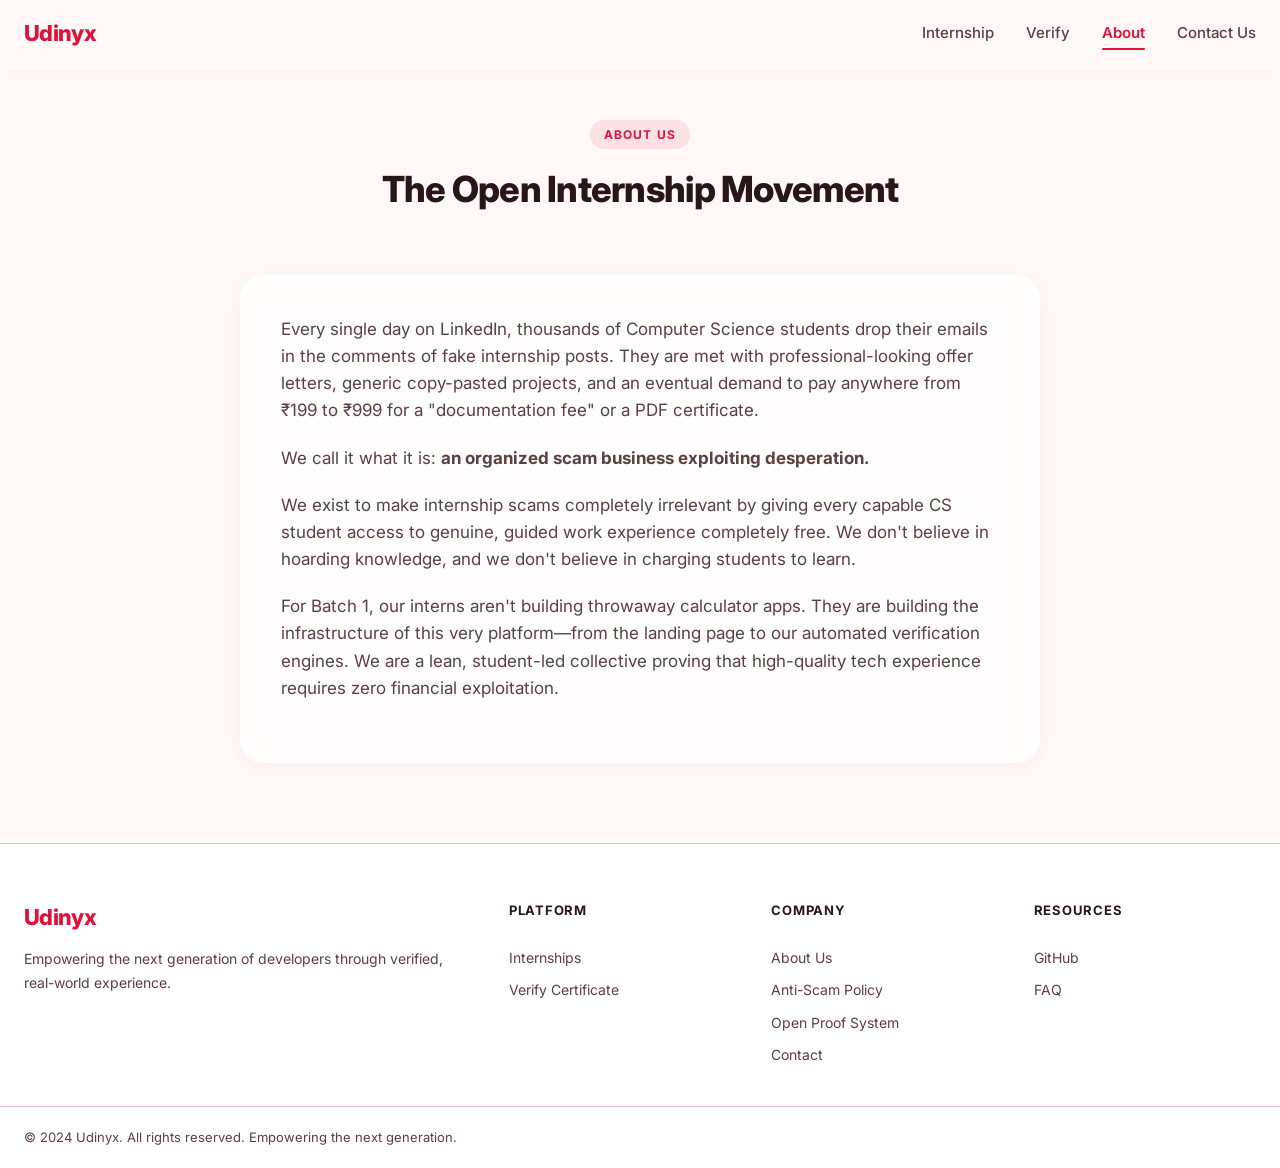
==== commit c86ff2d1: "Contact -> Contact Us" ====
--- a/about.html
+++ b/about.html
@@ -34,7 +34,7 @@
         <a href="index.html" class="nav-link">Internship</a>
         <a href="verify.html" class="nav-link">Verify</a>
         <a href="about.html" class="nav-link active">About</a>
-        <a href="contact.html" class="nav-link">Contact</a>
+        <a href="contact.html" class="nav-link">Contact Us</a>
       </div>
       <button class="mobile-menu-btn" id="mobileMenuBtn" aria-label="Open menu">
         <span class="material-symbols-outlined">menu</span>
